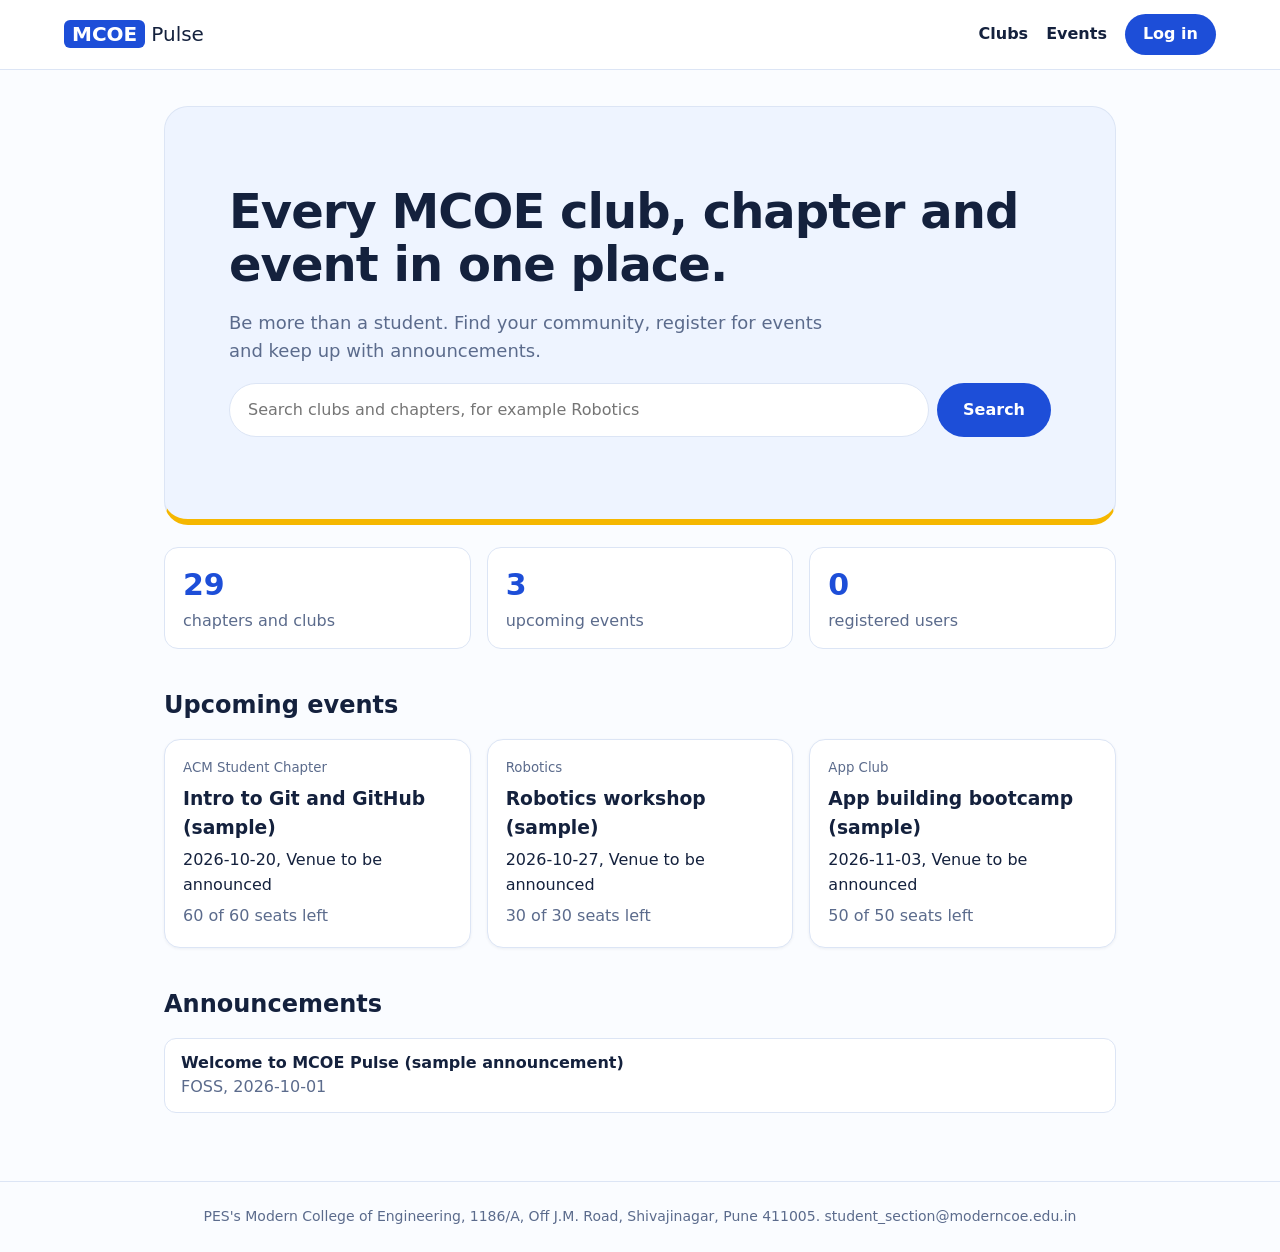
==== index.html @ 5ea78bfa "Add files via upload" ====
<!doctype html><html lang="en"><head><meta charset="utf-8"><meta name="viewport" content="width=device-width,initial-scale=1"><title>Home | MCOE Pulse</title><link rel="stylesheet" href="style.css"></head>
<body data-p="home"><header id="nav"></header><main id="m"></main><footer>PES's Modern College of Engineering, 1186/A, Off J.M. Road, Shivajinagar, Pune 411005. student_section@moderncoe.edu.in</footer><script src="app.js"></script></body></html>
---- style.css ----
:root{--ink:#14213D;--blue:#1D4ED8;--sky:#EEF4FF;--line:#DCE5F5;--gold:#F5B700;--mut:#5B6B8C}
*{box-sizing:border-box}[hidden]{display:none!important}
body{margin:0;font:16px/1.55 "Segoe UI",system-ui,sans-serif;color:var(--ink);background:#FAFCFF}
header{display:flex;justify-content:space-between;align-items:center;flex-wrap:wrap;gap:8px;padding:14px 5vw;background:#fff;border-bottom:1px solid var(--line);position:sticky;top:0;z-index:5}
.logo{font-size:20px;color:var(--ink);text-decoration:none}.logo b{background:var(--blue);color:#fff;padding:2px 8px;border-radius:6px;margin-right:6px}
nav{display:flex;gap:18px;align-items:center;flex-wrap:wrap}nav a{color:var(--ink);text-decoration:none;font-weight:600}nav a:hover{color:var(--blue)}
main{max-width:1080px;margin:0 auto;padding:24px 5vw 60px}
h1{font-size:clamp(28px,5vw,48px);line-height:1.1;letter-spacing:-.02em;margin:.3em 0}h2{margin:1.6em 0 .6em}
a{color:var(--blue)}
.hero{background:var(--sky);border:1px solid var(--line);border-radius:24px;padding:clamp(24px,6vw,64px);margin-top:12px;border-bottom:6px solid var(--gold)}
.hero p{max-width:52ch;color:var(--mut);font-size:18px}
.search,.filters{display:flex;gap:8px;flex-wrap:wrap;margin:18px 0}
input,select,textarea,button{font:inherit;padding:10px 14px;border-radius:10px;border:1px solid var(--line);background:#fff;color:var(--ink)}
.search input{flex:1;min-width:200px;padding:14px 18px;border-radius:999px}.search button{border-radius:999px;padding:14px 26px}
button,.btn{background:var(--blue);color:#fff;border:0;font-weight:600;cursor:pointer}button:hover{background:#1E40AF}
button.ghost{background:#fff;color:var(--blue);border:1px solid var(--blue)}button:disabled{background:#9AA8C7;cursor:not-allowed}
.btn{padding:8px 18px;border-radius:999px;color:#fff!important}
:focus-visible{outline:3px solid var(--gold);outline-offset:2px}
.stats{display:flex;gap:16px;flex-wrap:wrap;margin:22px 0}.stats div{flex:1;min-width:150px;background:#fff;border:1px solid var(--line);border-radius:14px;padding:14px 18px}
.stats b{display:block;font-size:30px;color:var(--blue)}.stats span,.mut,small{color:var(--mut)}
.grid{display:grid;grid-template-columns:repeat(auto-fill,minmax(260px,1fr));gap:16px}
.card{background:#fff;border:1px solid var(--line);border-radius:16px;padding:18px;display:flex;flex-direction:column;gap:6px;box-shadow:0 1px 3px rgba(20,33,61,.06)}
.card h3{margin:0}.card p{margin:0}.card button{margin-top:auto;align-self:flex-start}
.tag{display:inline-block;background:var(--sky);color:var(--blue);border-radius:999px;padding:2px 12px;font-size:14px;font-weight:600;align-self:flex-start}
.list p{background:#fff;border:1px solid var(--line);border-radius:12px;padding:12px 16px;margin:8px 0}
.ticket{font-weight:700;letter-spacing:.06em;border:2px dashed var(--line);padding:6px 10px;border-radius:8px}
.auth{max-width:440px;margin:0 auto}form{display:grid;gap:12px}label{display:grid;gap:4px;font-weight:600}
.cols{display:grid;grid-template-columns:repeat(auto-fit,minmax(300px,1fr));gap:24px}
.toast{position:fixed;bottom:20px;left:50%;transform:translateX(-50%);background:var(--ink);color:#fff;padding:12px 20px;border-radius:12px;z-index:9}
footer{text-align:center;color:var(--mut);padding:24px 5vw;border-top:1px solid var(--line);font-size:14px}
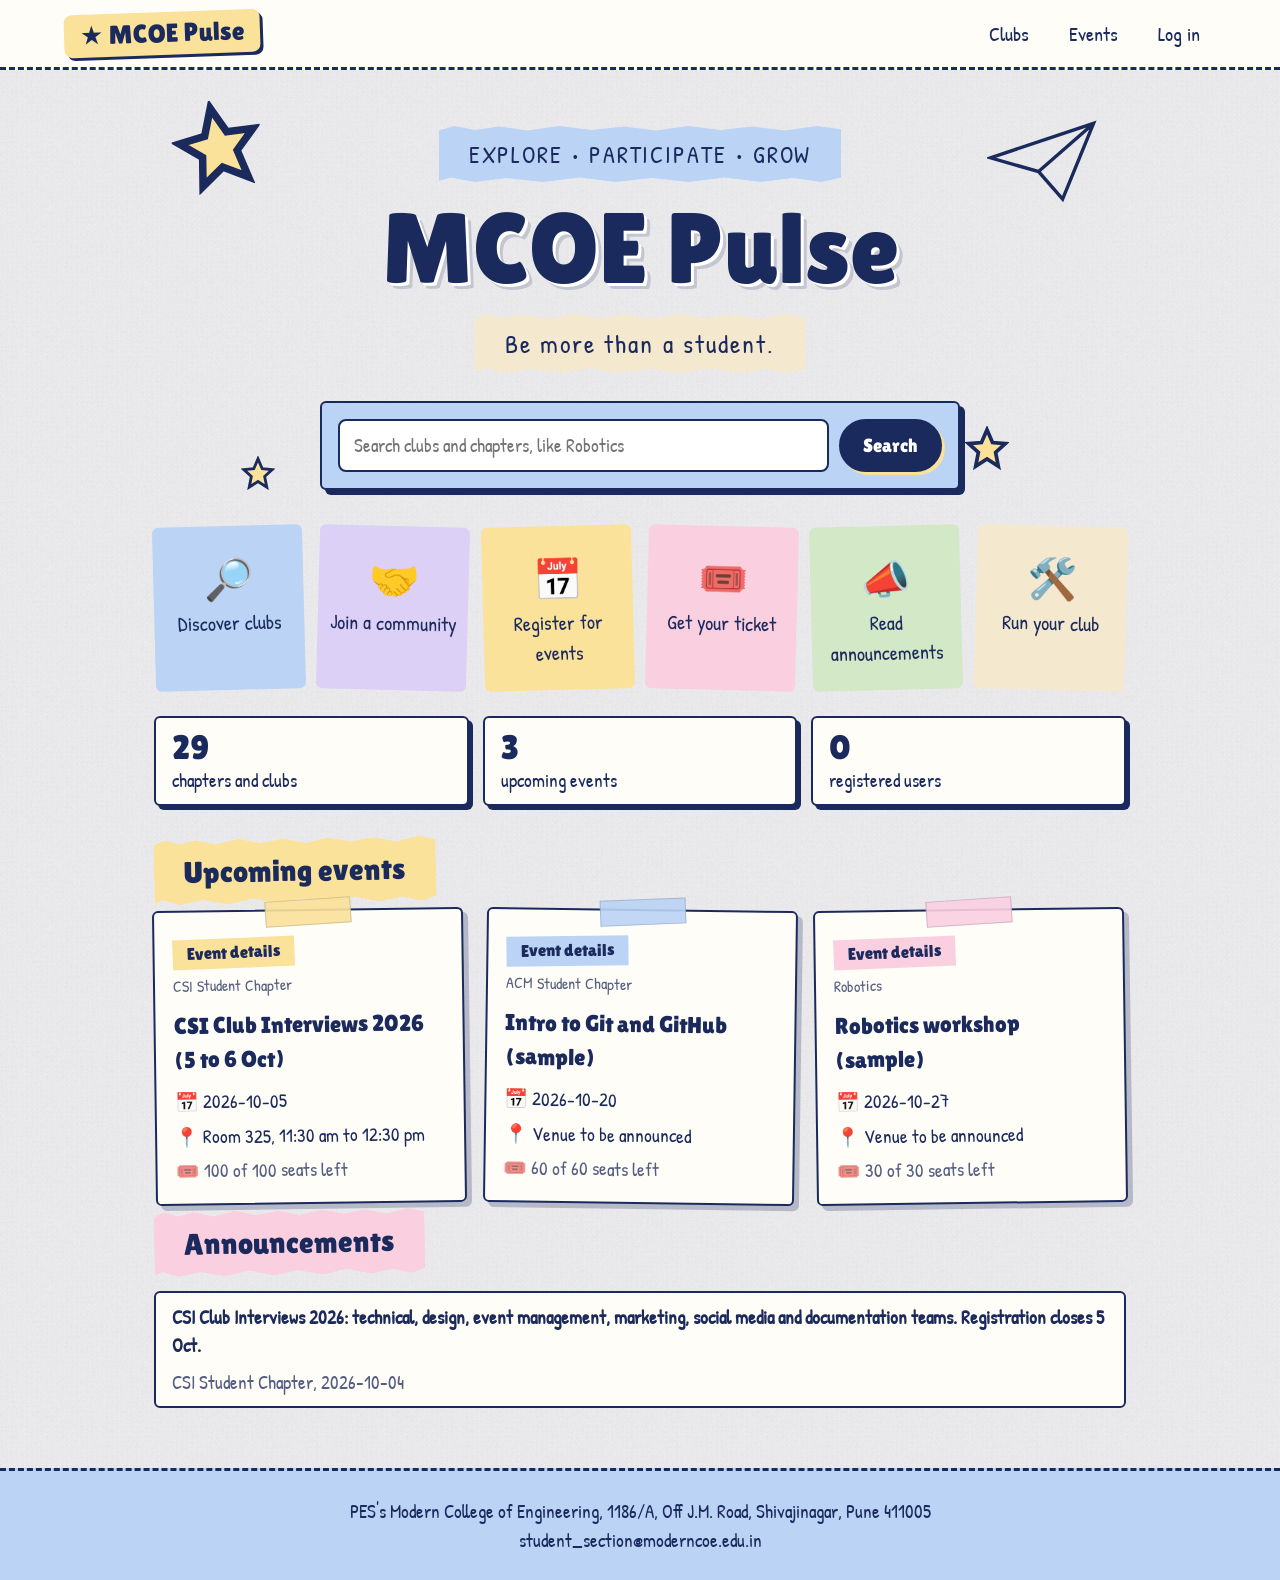
==== commit 7833cf2b: "Add files via upload" ====
--- a/index.html
+++ b/index.html
@@ -1,2 +1,133 @@
-<!doctype html><html lang="en"><head><meta charset="utf-8"><meta name="viewport" content="width=device-width,initial-scale=1"><title>Home | MCOE Pulse</title><link rel="stylesheet" href="style.css"></head>
-<body data-p="home"><header id="nav"></header><main id="m"></main><footer>PES's Modern College of Engineering, 1186/A, Off J.M. Road, Shivajinagar, Pune 411005. student_section@moderncoe.edu.in</footer><script src="app.js"></script></body></html>
+<!doctype html>
+<html lang="en"><head><meta charset="utf-8"><meta name="viewport" content="width=device-width,initial-scale=1">
+<title>MCOE Pulse | Clubs, chapters and events</title>
+<link href="https://fonts.googleapis.com/css2?family=Lilita+One&family=Patrick+Hand&display=swap" rel="stylesheet">
+<style>
+:root{--navy:#1B2A5C;--blue:#BBD3F5;--cream:#F4E8CF;--yellow:#FBE29A;--lav:#DDD0F6;--mint:#D3E8C6;--pink:#FAD0E1;--paper:#FFFDF7}
+*{box-sizing:border-box}[hidden]{display:none!important}
+body{margin:0;font:19px/1.5 "Patrick Hand","Segoe Print",system-ui,sans-serif;color:var(--navy);background:#ececee url("data:image/svg+xml,%3Csvg xmlns='http://www.w3.org/2000/svg' width='180' height='180'%3E%3Cfilter id='n'%3E%3CfeTurbulence baseFrequency='.8' numOctaves='3'/%3E%3CfeColorMatrix values='0 0 0 0 .4 0 0 0 0 .4 0 0 0 0 .45 0 0 0 .35 0'/%3E%3C/filter%3E%3Crect width='180' height='180' filter='url(%23n)' opacity='.5'/%3E%3C/svg%3E")}
+h1,h2,h3,.logo,button,.lbl,.btn{font-family:"Lilita One","Arial Rounded MT Bold",system-ui,sans-serif;font-weight:400}
+a{color:var(--navy)}
+header{display:flex;justify-content:space-between;align-items:center;flex-wrap:wrap;gap:10px;padding:12px 5vw;background:var(--paper);border-bottom:3px dashed var(--navy);position:sticky;top:0;z-index:5}
+.logo{font-size:26px;text-decoration:none;background:var(--yellow);padding:2px 16px;border-radius:8px;transform:rotate(-2deg);box-shadow:3px 3px 0 var(--navy)}
+nav{display:flex;gap:8px;flex-wrap:wrap;align-items:center}
+nav a{text-decoration:none;font-size:20px;padding:4px 14px;border-radius:999px;border:2px solid transparent}
+nav a:hover,nav a.on{background:var(--blue);border-color:var(--navy)}
+main{max-width:1100px;margin:0 auto;padding:20px 5vw 50px}
+h1{font-size:clamp(46px,10vw,100px);line-height:1;margin:.1em 0;text-shadow:3px 3px 0 #fff,6px 6px 0 rgba(27,42,92,.18)}
+h2{font-size:30px;margin:1.6em 0 .6em}h3{font-size:23px;margin:.2em 0}
+.torn{clip-path:polygon(0 8%,4% 0,9% 7%,15% 1%,22% 8%,30% 0,38% 7%,46% 1%,54% 8%,62% 0,70% 7%,78% 1%,86% 8%,94% 0,100% 6%,100% 92%,95% 100%,88% 93%,80% 100%,71% 92%,62% 100%,53% 93%,44% 100%,35% 92%,26% 100%,17% 93%,9% 100%,3% 92%,0 98%)}
+.strip{display:inline-block;background:var(--c,var(--blue));padding:10px 30px;margin:6px 0}
+h2.strip{transform:rotate(-1deg)}
+.hero{position:relative;text-align:center;padding:30px 0 10px}
+.hero .strip{font-size:24px;letter-spacing:.08em}
+.dd{position:absolute;stroke:var(--navy);fill:none;stroke-width:2;pointer-events:none}
+.dd.f{fill:var(--yellow)}.d1{width:90px;left:2%;top:10px;transform:rotate(-12deg)}.d2{width:110px;right:3%;top:30px}.d3{width:44px;right:12%;bottom:30px}.d4{width:34px;left:9%;bottom:10px}
+.search{display:flex;gap:10px;flex-wrap:wrap;max-width:640px;margin:22px auto 0;background:var(--blue);padding:16px;border:2px solid var(--navy);border-radius:6px;box-shadow:5px 5px 0 var(--navy)}
+input,select,textarea{font:inherit;padding:10px 14px;border:2px solid var(--navy);border-radius:8px;background:#fff;color:var(--navy);min-height:46px}
+.search input{flex:1;min-width:200px}
+button,.btn{font-size:19px;background:var(--navy);color:#fff;border:2px solid var(--navy);border-radius:999px;padding:8px 22px;min-height:46px;cursor:pointer;box-shadow:3px 3px 0 var(--yellow);text-decoration:none;display:inline-block}
+button:hover,.btn:hover{transform:translate(-1px,-1px)}button:active{transform:translate(2px,2px);box-shadow:none}
+button.ghost{background:var(--cream);color:var(--navy);box-shadow:3px 3px 0 var(--navy)}button:disabled{opacity:.5;cursor:not-allowed}
+:focus-visible{outline:3px solid var(--yellow);outline-offset:3px;box-shadow:0 0 0 6px var(--navy)}
+.tiles,.stats{display:grid;grid-template-columns:repeat(auto-fit,minmax(150px,1fr));gap:14px;margin:26px 0}
+.tile{background:var(--c);padding:22px 12px;text-align:center;font-size:20px;border-radius:6px;transform:rotate(var(--r,0deg))}
+.tile:nth-child(odd){--r:-1.5deg}.tile:nth-child(even){--r:1.5deg}.tile b{display:block;font-size:40px}
+.stats div{background:var(--paper);border:2px solid var(--navy);border-radius:6px;padding:10px 16px;box-shadow:4px 4px 0 var(--navy)}
+.stats b{display:block;font:34px "Lilita One",sans-serif}
+.grid{display:grid;grid-template-columns:repeat(auto-fill,minmax(270px,1fr));gap:26px 20px}
+.card{position:relative;display:flex;flex-direction:column;gap:6px;background:var(--paper);border:2px solid var(--navy);border-radius:6px;padding:26px 18px 18px;box-shadow:5px 5px 0 rgba(27,42,92,.25);transform:rotate(-.8deg);transition:transform .15s}
+.card:nth-child(even){transform:rotate(.8deg)}.card:hover{transform:rotate(0) translateY(-3px)}
+.card::before{content:"";position:absolute;top:-12px;left:50%;width:84px;height:24px;margin-left:-42px;background:var(--c,var(--yellow));opacity:.9;transform:rotate(-3deg);border:1px solid rgba(27,42,92,.2)}
+.card:nth-child(6n+1){--c:var(--yellow)}.card:nth-child(6n+2){--c:var(--blue)}.card:nth-child(6n+3){--c:var(--pink)}.card:nth-child(6n+4){--c:var(--mint)}.card:nth-child(6n+5){--c:var(--lav)}.card:nth-child(6n){--c:var(--cream)}
+.card p{margin:0}.card button{margin-top:auto;align-self:flex-start}
+.card p:not(.m):not(.ticket):not(.r){display:-webkit-box;-webkit-line-clamp:3;-webkit-box-orient:vertical;overflow:hidden}
+.m,small{opacity:.75}.tag{align-self:flex-start;background:var(--c);border:2px solid var(--navy);border-radius:999px;padding:0 12px;font-size:16px}
+.lbl{align-self:flex-start;background:var(--c);padding:2px 14px;font-size:17px;transform:rotate(-1.5deg)}
+.ticket{font:20px "Lilita One",sans-serif;letter-spacing:.08em;border:3px dashed var(--navy);padding:6px 10px;text-align:center;background:#fff}
+.list p{background:var(--paper);border:2px solid var(--navy);border-radius:6px;padding:10px 16px;margin:10px 0;display:flex;flex-wrap:wrap;gap:8px 12px;align-items:center}
+.list p button{padding:2px 14px;min-height:38px;font-size:17px}
+.filters{display:flex;gap:10px;flex-wrap:wrap;background:var(--cream);border:2px dashed var(--navy);padding:14px;border-radius:6px}.filters input{flex:1;min-width:160px}
+.auth{max-width:460px;margin:0 auto;background:var(--paper);border:2px solid var(--navy);border-radius:6px;padding:10px 24px 26px;box-shadow:6px 6px 0 var(--navy)}
+form{display:grid;gap:12px}.filters,.search{display:flex}label{display:grid;gap:4px}
+.cols{display:grid;grid-template-columns:repeat(auto-fit,minmax(300px,1fr));gap:24px}.cols section{background:var(--paper);border:2px solid var(--navy);border-radius:6px;padding:4px 20px 20px}
+.cols h2{font-size:26px}.empty{grid-column:1/-1;text-align:center;border:3px dashed var(--navy);border-radius:6px;padding:30px;background:var(--paper)}
+.toast{position:fixed;bottom:22px;left:50%;transform:translateX(-50%) rotate(-1.5deg);background:var(--yellow);border:2px solid var(--navy);box-shadow:4px 4px 0 var(--navy);padding:10px 22px;z-index:9;animation:pop .25s}
+@keyframes pop{from{opacity:0;transform:translate(-50%,12px)}}
+footer{text-align:center;padding:26px 5vw;background:var(--blue);border-top:3px dashed var(--navy)}
+@media(max-width:600px){body{font-size:18px}.dd.d1,.dd.d2{width:56px}.search button{width:100%}nav a{font-size:18px;padding:4px 10px}}
+@media(prefers-reduced-motion:reduce){*{animation:none!important;transition:none!important}}
+</style></head>
+<body><header id="nav"></header><main id="m"></main>
+<footer>PES's Modern College of Engineering, 1186/A, Off J.M. Road, Shivajinagar, Pune 411005<br>student_section@moderncoe.edu.in</footer>
+<script>
+const $=s=>document.querySelector(s),h=s=>String(s??'').replace(/[&<>"]/g,c=>({'&':'&amp;','<':'&lt;','>':'&gt;','"':'&quot;'}[c])),uid=()=>Math.random().toString(36).slice(2,9);
+const CH="ACM,ISLE,PMA,IEEE,CSI,IETE,IEI,SAE,IET,S4DS".split(','),
+CL="FOSS,Robotics,GraphiX,Cypher,Aero,Brain Stormer's,Wall Magazine,Foxcodes Campus,Metamorph,Pegasus,Code Cooks,Technofuel,Art Glimpse,CoDE Club (AIML),CoDE Club (AIDS),PIXINSIGHT,App Club,Rotaract Club ENTC,Mars Club".split(','),
+DEPTS=["Computer","IT","E&TC","Mechanical","Electrical","Electronics & Computer","MCA","MBA","AI&DS","AI&ML"],
+DM={ACM:"Computer",CSI:"Computer","App Club":"Computer",Aero:"Mechanical",SAE:"Mechanical",IEEE:"E&TC",IETE:"E&TC","Rotaract Club ENTC":"E&TC","CoDE Club (AIML)":"AI&ML","CoDE Club (AIDS)":"AI&DS"};
+const seed=()=>{const d={clubs:[...CH.map(n=>[n+' Student Chapter','Chapter',n]),...CL.map(n=>[n,'Club',n])].map(([name,type,k],i)=>({id:'c'+i,name,type,dept:DM[k]||'All',about:'Sample description. Club members can edit this from their workspace.'})),
+users:[],me:null,reqs:[],regs:[],anns:[{id:'a1',cid:'c4',title:'CSI Club Interviews 2026: technical, design, event management, marketing, social media and documentation teams. Registration closes 5 Oct.',date:'2026-10-04'}],
+events:[{id:'e0',cid:'c4',title:'CSI Club Interviews 2026 (5 to 6 Oct)',date:'2026-10-05',venue:'Room 325, 11:30 am to 12:30 pm',cap:100},{id:'e1',cid:'c0',title:'Intro to Git and GitHub (sample)',date:'2026-10-20',venue:'Venue to be announced',cap:60},{id:'e2',cid:'c11',title:'Robotics workshop (sample)',date:'2026-10-27',venue:'Venue to be announced',cap:30}]};
+d.clubs[4].about='Think. Code. Innovate. Turn your ideas into impact with the Department of Computer Engineering.';return d};
+let D;try{D=JSON.parse(localStorage.pulse)}catch(e){}D=D||seed();
+const save=()=>localStorage.pulse=JSON.stringify(D),me=()=>D.users.find(u=>u.id==D.me),cn=id=>D.clubs.find(c=>c.id==id)?.name||'',left=e=>e.cap-D.regs.filter(r=>r.eid==e.id).length,own=c=>!!me()?.clubs?.includes(c),cid=()=>sessionStorage.cid;
+const need=r=>{const u=me();if(!u||(r&&u.role!=r)){location.hash='#/login';return}return u};
+const toast=t=>{const d=document.createElement('div');d.className='toast';d.setAttribute('role','status');d.textContent=t;document.body.append(d);setTimeout(()=>d.remove(),2600)};
+const STAR='<svg class="dd f" viewBox="0 0 24 24"><path d="M12 2l3 7 7 .6-5.3 4.8L18.2 22 12 18l-6.2 4 1.5-7.6L2 9.6 9 9z"/></svg>',PLANE='<svg class="dd d2" viewBox="0 0 64 48"><path d="M2 22L62 2 44 46 30 30zM30 30L62 2"/></svg>';
+const evCard=(e,act)=>{const u=me(),r=u&&D.regs.find(r=>r.eid==e.id&&r.uid==u.id),l=left(e);return `<article class=card><span class=lbl>Event details</span><small>${h(cn(e.cid))}</small><h3>${h(e.title)}</h3><p class=r>📅 ${h(e.date)}</p><p class=r>📍 ${h(e.venue)}</p><p class="r m">🎟️ ${l} of ${e.cap} seats left</p>${act?(r?`<button class=ghost data-a=unreg data-i=${e.id}>Cancel registration</button>`:`<button data-a=reg data-i=${e.id} ${l<1?'disabled':''}>${l<1?'Full':'Register'}</button>`):''}</article>`};
+const clubCard=c=>{const u=me(),rq=u&&D.reqs.find(r=>r.cid==c.id&&r.uid==u.id);const b=own(c.id)?'<span class=tag>Your club</span>':rq?`<span class=tag>${{ok:'Joined',no:'Declined',wait:'Request sent'}[rq.st]}</span>`:`<button data-a=join data-i=${c.id}>Request to join</button>`;return `<article class=card><span class=tag>${c.type}</span><h3>${h(c.name)}</h3><p>${h(c.about)}</p><p class=m>${c.dept=='All'?'Open to all departments':h(c.dept)}</p>${b}</article>`};
+const P={
+home(){$('#m').innerHTML=`<section class=hero>${STAR.replace('class="dd f"','class="dd f d1"')}${PLANE}${STAR.replace('class="dd f"','class="dd f d3"')}${STAR.replace('class="dd f"','class="dd f d4"')}<p class="strip torn" style="--c:var(--blue)">EXPLORE • PARTICIPATE • GROW</p><h1>MCOE Pulse</h1><p class="strip torn" style="--c:var(--cream);font-size:26px">Be more than a student.</p>
+<form id=q class=search><input name=q placeholder="Search clubs and chapters, like Robotics" aria-label="Search clubs"><button>Search</button></form></section>
+<section class=tiles>${[['🔎','Discover clubs','--blue'],['🤝','Join a community','--lav'],['📅','Register for events','--yellow'],['🎟️','Get your ticket','--pink'],['📣','Read announcements','--mint'],['🛠️','Run your club','--cream']].map(([i,t,c])=>`<div class=tile style="--c:var(${c})"><b>${i}</b>${t}</div>`).join('')}</section>
+<section class=stats>${[[D.clubs.length,'chapters and clubs'],[D.events.length,'upcoming events'],[D.users.length,'registered users']].map(([n,l])=>`<div><b>${n}</b>${l}</div>`).join('')}</section>
+<h2 class="strip torn" style="--c:var(--yellow)">Upcoming events</h2><div class=grid>${D.events.slice(0,3).map(e=>evCard(e)).join('')}</div>
+<h2 class="strip torn" style="--c:var(--pink)">Announcements</h2><div class=list>${D.anns.slice(0,4).map(a=>`<p><b>${h(a.title)}</b><span class=m>${h(cn(a.cid))}, ${h(a.date)}</span></p>`).join('')}</div>`},
+clubs(q){const s=(q.get('q')||'').toLowerCase(),t=q.get('t')||'',d=q.get('d')||'',L=D.clubs.filter(c=>c.name.toLowerCase().includes(s)&&(!t||c.type==t)&&(!d||c.dept==d||c.dept=='All'));
+$('#m').innerHTML=`<h1 style="font-size:clamp(36px,7vw,64px)">Chapters and clubs</h1><form id=flt class=filters><input name=q value="${h(s)}" placeholder="Search by name" aria-label=Search><select name=t aria-label=Type><option value="">All types<option ${t=='Chapter'?'selected':''}>Chapter<option ${t=='Club'?'selected':''}>Club</select><select name=d aria-label=Department><option value="">All departments${DEPTS.map(x=>`<option ${d==x?'selected':''}>${h(x)}`).join('')}</select><button>Filter</button></form><br><div class=grid>${L.map(clubCard).join('')||'<p class=empty>No matches. Try a shorter search or clear the filters.</p>'}</div>`},
+events(){$('#m').innerHTML=`<h1 style="font-size:clamp(36px,7vw,64px)">Events and programs</h1><div class=grid>${[...D.events].sort((a,b)=>a.date<b.date?-1:1).map(e=>evCard(e,1)).join('')||'<p class=empty>No events yet.</p>'}</div>`},
+login(){$('#m').innerHTML=`<div class=auth><h2>Log in</h2><form id=login><label>Email<input name=email type=email required></label><label>Password<input name=pw type=password required></label><button>Log in</button></form>
+<h2>New here? Create an account</h2><form id=signup><label>Name<input name=name required></label><label>Email<input name=email type=email required></label><label>Password (6 or more characters)<input name=pw type=password minlength=6 required></label><label>I am a<select name=role id=role><option value=student>Student<option value=member>Club member</select></label><label id=cl hidden>My club<select name=club>${D.clubs.map(c=>`<option value=${c.id}>${h(c.name)}`).join('')}</select></label><button>Create account</button></form></div>`;
+$('#role').onchange=e=>$('#cl').hidden=e.target.value!='member'},
+me(){const u=need();if(!u)return;const R=D.reqs.filter(r=>r.uid==u.id),regs=D.regs.filter(r=>r.uid==u.id);
+$('#m').innerHTML=`<h1 style="font-size:clamp(36px,7vw,64px)">Hi, ${h(u.name)}</h1><h2 class="strip torn" style="--c:var(--lav)">My clubs</h2><div class=list>${[...(u.clubs||[]).map(c=>[c,'Member']),...R.map(r=>[r.cid,{ok:'Joined',no:'Declined',wait:'Request pending'}[r.st]])].map(([c,s])=>`<p><b>${h(cn(c))}</b> <span class=tag style="--c:var(--blue)">${s}</span></p>`).join('')||'<p>You have not joined a club yet. <a href="#/clubs">Browse clubs</a></p>'}</div>
+<h2 class="strip torn" style="--c:var(--yellow)">My registrations</h2><div class=grid>${regs.map(r=>{const e=D.events.find(x=>x.id==r.eid);return e?`<article class=card><small>${h(cn(e.cid))}</small><h3>${h(e.title)}</h3><p class=r>📅 ${h(e.date)}</p><p class=ticket>Ticket ${r.id.toUpperCase()}</p><button class=ghost data-a=unreg data-i=${e.id}>Cancel registration</button></article>`:''}).join('')||'<p class=empty>No registrations yet. <a href="#/events">See events</a></p>'}</div>`},
+club(){const u=need('member');if(!u)return;const cs=u.clubs;let c0=cid();if(!cs.includes(c0))c0=cs[0];sessionStorage.cid=c0;const c=D.clubs.find(x=>x.id==c0),ev=D.events.filter(e=>e.cid==c0),rq=D.reqs.filter(r=>r.cid==c0&&r.st=='wait');
+$('#m').innerHTML=`<h1 style="font-size:clamp(34px,6vw,60px)">${h(c.name)} workspace</h1>${cs.length>1?`<select id=sw aria-label="Switch club">${cs.map(x=>`<option value=${x} ${x==c0?'selected':''}>${h(cn(x))}`).join('')}</select>`:''}
+<div class=cols><section><h2>Club profile</h2><form id=about><label>About<textarea name=about rows=4>${h(c.about)}</textarea></label><button>Save profile</button></form><h2>Post an announcement</h2><form id=anf><label>Title<input name=title required></label><button>Publish announcement</button></form></section>
+<section><h2>Create an event</h2><form id=evf><label>Title<input name=title required></label><label>Date<input name=date type=date required></label><label>Venue<input name=venue required></label><label>Seats<input name=cap type=number min=1 value=50 required></label><button>Create event</button></form></section></div>
+<h2 class="strip torn" style="--c:var(--mint)">Join requests</h2><div class=list>${rq.map(r=>`<p><b>${h(D.users.find(x=>x.id==r.uid)?.name)}</b> <button data-a=ok data-i=${r.uid}>Accept</button> <button class=ghost data-a=no data-i=${r.uid}>Decline</button></p>`).join('')||'<p>No pending requests.</p>'}</div>
+<h2 class="strip torn" style="--c:var(--pink)">Your events</h2><div class=list>${ev.map(e=>`<p><b>${h(e.title)}</b> ${h(e.date)}: ${e.cap-left(e)} of ${e.cap} seats taken <button class=ghost data-a=csv data-i=${e.id}>Download list (CSV)</button> <button class=ghost data-a=del data-i=${e.id}>Delete</button></p>`).join('')||'<p>No events yet. Create your first one above.</p>'}</div>`}
+};
+const dec=(i,s)=>{if(!own(cid()))return;const r=D.reqs.find(r=>r.uid==i&&r.cid==cid()&&r.st=='wait');if(r){r.st=s;toast(s=='ok'?'Request accepted':'Request declined')}};
+const A={
+join(i){if(!need())return;D.reqs.push({uid:D.me,cid:i,st:'wait'});toast('Request sent')},
+reg(i){if(!need())return;const e=D.events.find(x=>x.id==i);if(left(e)<1)return;D.regs.push({id:uid(),uid:D.me,eid:i});toast('Registered')},
+unreg(i){D.regs=D.regs.filter(r=>!(r.eid==i&&r.uid==D.me));toast('Registration cancelled')},
+ok(i){dec(i,'ok')},no(i){dec(i,'no')},
+del(i){const e=D.events.find(x=>x.id==i);if(!e||!own(e.cid))return;D.events=D.events.filter(x=>x!=e);D.regs=D.regs.filter(r=>r.eid!=i);toast('Event deleted')},
+csv(i){const e=D.events.find(x=>x.id==i);if(!e||!own(e.cid))return 1;const rows=[['Name','Email','Ticket'],...D.regs.filter(r=>r.eid==i).map(r=>{const s=D.users.find(x=>x.id==r.uid);return[s.name,s.email,r.id.toUpperCase()]})],a=document.createElement('a');a.href=URL.createObjectURL(new Blob([rows.map(r=>r.map(v=>'"'+String(v).replace(/"/g,'""')+'"').join(',')).join('\n')],{type:'text/csv'}));a.download='registrations.csv';a.click();return 1},
+out(){D.me=null;save();location.hash='#/';return 1}
+};
+const go=u=>location.hash=u.role=='member'?'#/club':'#/me',done=t=>{save();toast(t);P.club()};
+const F={
+q(f){location.hash='#/clubs?q='+encodeURIComponent(f.get('q'))},
+flt(f){location.hash='#/clubs?'+new URLSearchParams(f)},
+login(f){const u=D.users.find(x=>x.email==f.get('email').toLowerCase()&&x.pw==btoa(f.get('pw')));if(!u)return toast('Email or password is incorrect');D.me=u.id;save();go(u)},
+signup(f){const em=f.get('email').toLowerCase();if(D.users.some(x=>x.email==em))return toast('That email already has an account. Log in instead.');const role=f.get('role'),u={id:uid(),name:f.get('name'),email:em,pw:btoa(f.get('pw')),role,clubs:role=='member'?[f.get('club')]:[]};D.users.push(u);D.me=u.id;save();go(u)},
+about(f){if(!own(cid()))return;D.clubs.find(c=>c.id==cid()).about=f.get('about');done('Profile saved')},
+anf(f){if(!own(cid()))return;D.anns.unshift({id:uid(),cid:cid(),title:f.get('title'),date:new Date().toISOString().slice(0,10)});done('Announcement published')},
+evf(f){if(!own(cid()))return;D.events.push({id:uid(),cid:cid(),title:f.get('title'),date:f.get('date'),venue:f.get('venue'),cap:Math.max(1,+f.get('cap'))});done('Event created')}
+};
+let pg='home';
+function render(){const[p,qs]=(location.hash.slice(2)||'').split('?'),u=me();pg=P[p]?p:'home';
+const L=(k,t)=>`<a href="#/${k}" ${pg==k?'class=on aria-current=page':''}>${t}</a>`;
+$('#nav').innerHTML=`<a class=logo href="#/">★ MCOE Pulse</a><nav>${L('clubs','Clubs')}${L('events','Events')}${u?(u.role=='member'?L('club','Workspace'):'')+L('me','My space')+'<a href=# data-a=out>Log out</a>':L('login','Log in')}</nav>`;
+P[pg](new URLSearchParams(qs||''))}
+document.addEventListener('submit',e=>{const f=e.target;if(F[f.id]){e.preventDefault();F[f.id](new FormData(f))}});
+document.addEventListener('change',e=>{if(e.target.id=='sw'){sessionStorage.cid=e.target.value;render()}});
+document.addEventListener('click',e=>{const b=e.target.closest('[data-a]');if(!b)return;e.preventDefault();if(A[b.dataset.a](b.dataset.i)!==1){save();render()}});
+addEventListener('hashchange',()=>{render();scrollTo(0,0)});
+render();
+</script></body></html>
